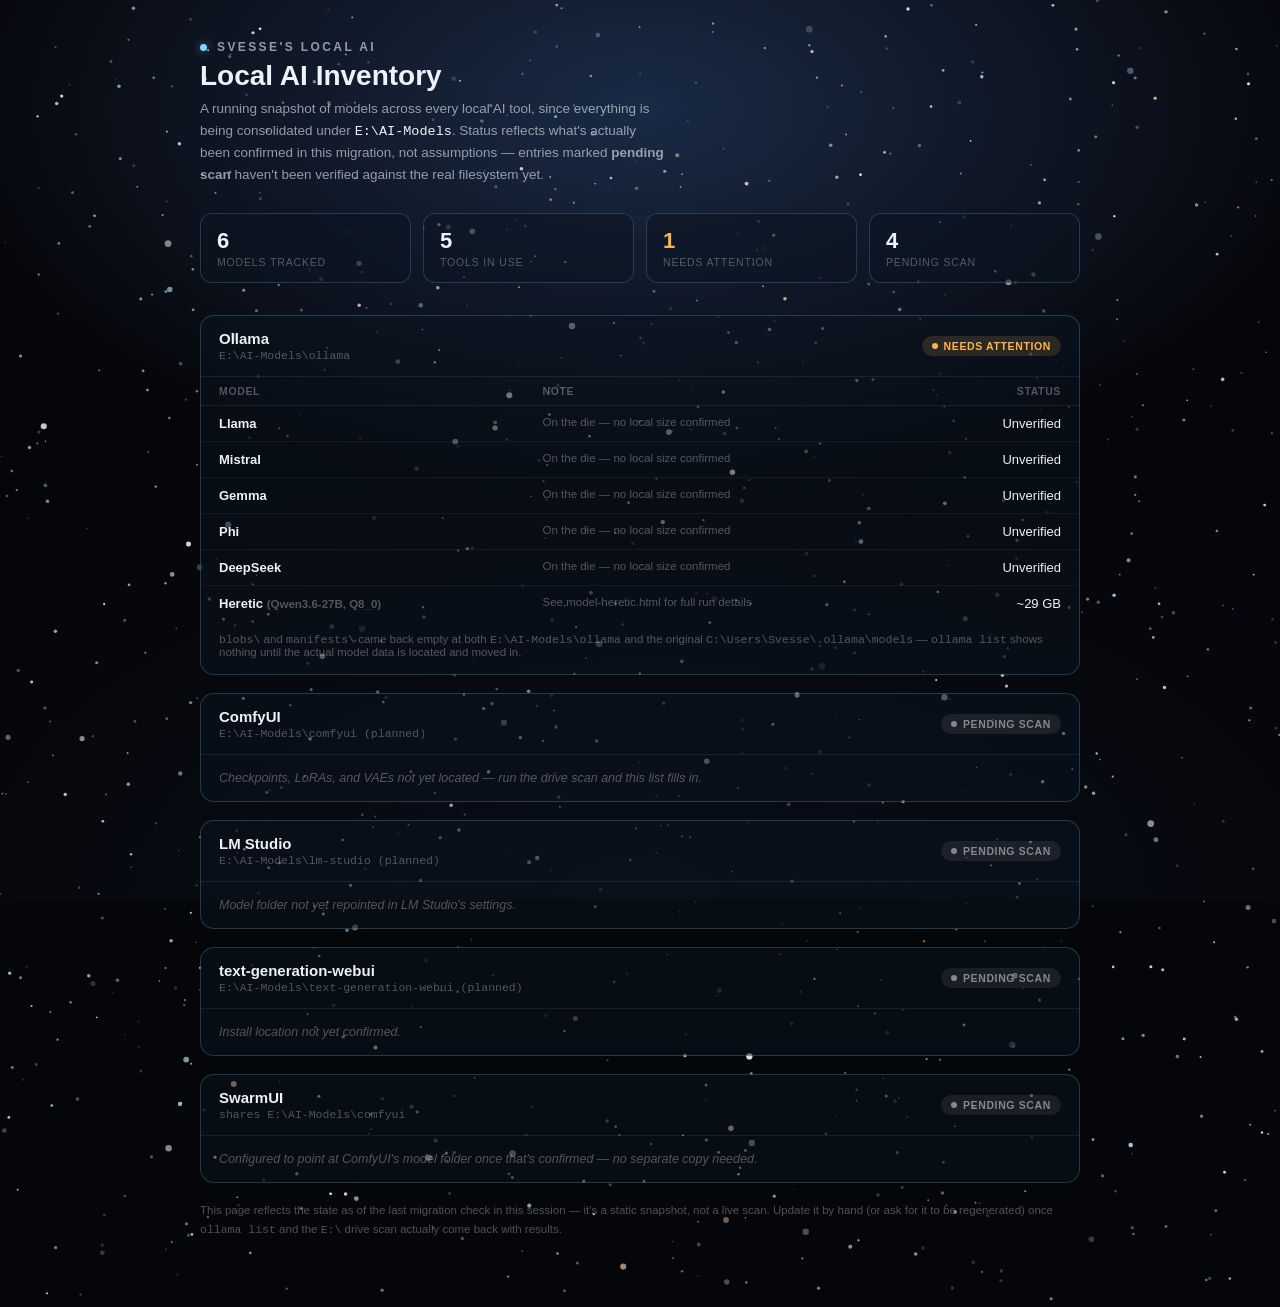
==== inventory.html @ c8fe1770 "Add a model inventory/dashboard page Tracks the 6 models shown on the die plus tool-by-tool migratio" ====
<!DOCTYPE html>
<html lang="en">
<head>
<meta charset="utf-8">
<title>Local AI Inventory</title>
<meta name="viewport" content="width=device-width, initial-scale=1">
<style>
  :root {
    --void-1: #05060a;
    --void-2: #0a0e18;
    --text: #eef1f8;
    --text-dim: rgba(238, 241, 248, 0.6);
    --text-faint: rgba(238, 241, 248, 0.32);
    --accent: #7dd8ff;
    --accent-dim: rgba(125, 216, 255, 0.35);
    --ok: #7cffb2;
    --ok-dim: rgba(124, 255, 178, 0.14);
    --warn: #ffb454;
    --warn-dim: rgba(255, 180, 84, 0.14);
    --pending: rgba(238, 241, 248, 0.5);
    --pending-dim: rgba(238, 241, 248, 0.08);
    --mono: ui-monospace, SFMono-Regular, "SF Mono", Menlo, Consolas, monospace;
  }
  * { box-sizing: border-box; }
  html, body {
    margin: 0; min-height: 100%;
    background: var(--void-1);
    font-family: -apple-system, BlinkMacSystemFont, "Segoe UI", Inter, Roboto, sans-serif;
    color: var(--text);
  }

  .space {
    position: fixed; inset: 0; z-index: 0;
    background:
      radial-gradient(ellipse 90% 70% at 50% 12%, #1a2a45 0%, transparent 62%),
      radial-gradient(ellipse 120% 90% at 50% 100%, var(--void-2) 0%, var(--void-1) 55%);
  }
  #stars { position: fixed; inset: 0; z-index: 0; display: block; width: 100%; height: 100%; }

  main {
    position: relative; z-index: 1;
    max-width: 920px; margin: 0 auto;
    padding: 40px 20px 64px;
  }

  header.page {
    display: flex; align-items: center; gap: 10px;
    margin-bottom: 6px;
  }
  header.page .dot {
    width: 7px; height: 7px; border-radius: 50%;
    background: var(--accent); box-shadow: 0 0 10px 1px var(--accent-dim);
  }
  header.page .kicker {
    font-size: 12px; font-weight: 600; letter-spacing: 0.2em;
    text-transform: uppercase; color: var(--text-dim);
  }
  h1 { margin: 4px 0 6px; font-size: 28px; font-weight: 700; text-wrap: balance; }
  .lede { margin: 0 0 28px; font-size: 13.5px; color: var(--text-dim); max-width: 62ch; line-height: 1.6; }
  .lede code { font-family: var(--mono); color: var(--text); }

  .stat-row {
    display: grid; grid-template-columns: repeat(4, 1fr); gap: 12px;
    margin-bottom: 32px;
  }
  .stat {
    background: rgba(11, 20, 33, 0.55);
    border: 1px solid rgba(125, 216, 255, 0.2);
    border-radius: 12px;
    padding: 14px 16px;
  }
  .stat .n { font-size: 22px; font-weight: 700; font-variant-numeric: tabular-nums; }
  .stat .l { font-size: 10.5px; letter-spacing: 0.08em; text-transform: uppercase; color: var(--text-faint); margin-top: 2px; }
  .stat.warn .n { color: var(--warn); }
  .stat.ok .n { color: var(--ok); }

  .tool-card {
    background: rgba(11, 20, 33, 0.5);
    border: 1px solid rgba(125, 216, 255, 0.22);
    border-radius: 14px;
    margin-bottom: 18px;
    overflow: hidden;
  }
  .tool-head {
    display: flex; align-items: center; justify-content: space-between;
    gap: 12px; padding: 14px 18px;
    border-bottom: 1px solid rgba(238, 241, 248, 0.08);
  }
  .tool-head h2 { margin: 0; font-size: 15px; font-weight: 700; }
  .tool-head .path { display: block; margin-top: 2px; font-family: var(--mono); font-size: 11.5px; color: var(--text-faint); }

  .chip {
    display: inline-flex; align-items: center; gap: 6px;
    font-size: 10.5px; font-weight: 700; letter-spacing: 0.06em; text-transform: uppercase;
    padding: 4px 10px; border-radius: 999px; white-space: nowrap;
  }
  .chip .dot2 { width: 6px; height: 6px; border-radius: 50%; }
  .chip.ok { background: var(--ok-dim); color: var(--ok); }
  .chip.ok .dot2 { background: var(--ok); }
  .chip.warn { background: var(--warn-dim); color: var(--warn); }
  .chip.warn .dot2 { background: var(--warn); }
  .chip.pending { background: var(--pending-dim); color: var(--pending); }
  .chip.pending .dot2 { background: var(--pending); }

  table { width: 100%; border-collapse: collapse; font-size: 13px; }
  th {
    text-align: left; font-size: 10.5px; letter-spacing: 0.06em; text-transform: uppercase;
    color: var(--text-faint); font-weight: 600;
    padding: 8px 18px; border-bottom: 1px solid rgba(238, 241, 248, 0.08);
  }
  td { padding: 10px 18px; border-bottom: 1px solid rgba(238, 241, 248, 0.05); vertical-align: top; }
  tr:last-child td { border-bottom: none; }
  td.name { font-weight: 600; }
  td.size, th.size { text-align: right; font-variant-numeric: tabular-nums; white-space: nowrap; }
  .note { font-size: 11.5px; color: var(--text-faint); }
  .empty-row td { padding: 16px 18px; color: var(--text-faint); font-size: 12.5px; font-style: italic; }

  .table-wrap { overflow-x: auto; }

  footer.page {
    margin-top: 8px; font-size: 11.5px; color: var(--text-faint); line-height: 1.6;
  }

  @media (max-width: 640px) {
    .stat-row { grid-template-columns: repeat(2, 1fr); }
    .tool-head { flex-direction: column; align-items: flex-start; }
  }
</style>
</head>
<body>
<div class="space"></div>
<canvas id="stars"></canvas>

<main>
  <header class="page">
    <span class="dot"></span>
    <span class="kicker">Svesse's Local AI</span>
  </header>
  <h1>Local AI Inventory</h1>
  <p class="lede">
    A running snapshot of models across every local AI tool, since everything is being consolidated under
    <code>E:\AI-Models</code>. Status reflects what's actually been confirmed in this migration, not assumptions —
    entries marked <strong>pending scan</strong> haven't been verified against the real filesystem yet.
  </p>

  <div class="stat-row">
    <div class="stat">
      <div class="n">6</div>
      <div class="l">Models tracked</div>
    </div>
    <div class="stat">
      <div class="n">5</div>
      <div class="l">Tools in use</div>
    </div>
    <div class="stat warn">
      <div class="n">1</div>
      <div class="l">Needs attention</div>
    </div>
    <div class="stat">
      <div class="n">4</div>
      <div class="l">Pending scan</div>
    </div>
  </div>

  <div class="tool-card">
    <div class="tool-head">
      <div>
        <h2>Ollama</h2>
        <span class="path">E:\AI-Models\ollama</span>
      </div>
      <span class="chip warn"><span class="dot2"></span>Needs attention</span>
    </div>
    <div class="table-wrap">
      <table>
        <thead><tr><th>Model</th><th>Note</th><th class="size">Status</th></tr></thead>
        <tbody>
          <tr><td class="name">Llama</td><td class="note">On the die — no local size confirmed</td><td class="size">Unverified</td></tr>
          <tr><td class="name">Mistral</td><td class="note">On the die — no local size confirmed</td><td class="size">Unverified</td></tr>
          <tr><td class="name">Gemma</td><td class="note">On the die — no local size confirmed</td><td class="size">Unverified</td></tr>
          <tr><td class="name">Phi</td><td class="note">On the die — no local size confirmed</td><td class="size">Unverified</td></tr>
          <tr><td class="name">DeepSeek</td><td class="note">On the die — no local size confirmed</td><td class="size">Unverified</td></tr>
          <tr><td class="name">Heretic <span class="note">(Qwen3.6-27B, Q8_0)</span></td><td class="note">See model-heretic.html for full run details</td><td class="size">~29 GB</td></tr>
        </tbody>
      </table>
    </div>
    <div style="padding: 12px 18px 16px;" class="note">
      <code style="font-family: var(--mono);">blobs\</code> and <code style="font-family: var(--mono);">manifests\</code> came back empty at both
      <code style="font-family: var(--mono);">E:\AI-Models\ollama</code> and the original
      <code style="font-family: var(--mono);">C:\Users\Svesse\.ollama\models</code> —
      <code style="font-family: var(--mono);">ollama list</code> shows nothing until the actual model data is located and moved in.
    </div>
  </div>

  <div class="tool-card">
    <div class="tool-head">
      <div>
        <h2>ComfyUI</h2>
        <span class="path">E:\AI-Models\comfyui (planned)</span>
      </div>
      <span class="chip pending"><span class="dot2"></span>Pending scan</span>
    </div>
    <table>
      <tbody>
        <tr class="empty-row"><td colspan="3">Checkpoints, LoRAs, and VAEs not yet located — run the drive scan and this list fills in.</td></tr>
      </tbody>
    </table>
  </div>

  <div class="tool-card">
    <div class="tool-head">
      <div>
        <h2>LM Studio</h2>
        <span class="path">E:\AI-Models\lm-studio (planned)</span>
      </div>
      <span class="chip pending"><span class="dot2"></span>Pending scan</span>
    </div>
    <table>
      <tbody>
        <tr class="empty-row"><td colspan="3">Model folder not yet repointed in LM Studio's settings.</td></tr>
      </tbody>
    </table>
  </div>

  <div class="tool-card">
    <div class="tool-head">
      <div>
        <h2>text-generation-webui</h2>
        <span class="path">E:\AI-Models\text-generation-webui (planned)</span>
      </div>
      <span class="chip pending"><span class="dot2"></span>Pending scan</span>
    </div>
    <table>
      <tbody>
        <tr class="empty-row"><td colspan="3">Install location not yet confirmed.</td></tr>
      </tbody>
    </table>
  </div>

  <div class="tool-card">
    <div class="tool-head">
      <div>
        <h2>SwarmUI</h2>
        <span class="path">shares E:\AI-Models\comfyui</span>
      </div>
      <span class="chip pending"><span class="dot2"></span>Pending scan</span>
    </div>
    <table>
      <tbody>
        <tr class="empty-row"><td colspan="3">Configured to point at ComfyUI's model folder once that's confirmed — no separate copy needed.</td></tr>
      </tbody>
    </table>
  </div>

  <footer class="page">
    This page reflects the state as of the last migration check in this session — it's a static snapshot, not a live scan.
    Update it by hand (or ask for it to be regenerated) once <code style="font-family: var(--mono);">ollama list</code> and the
    <code style="font-family: var(--mono);">E:\</code> drive scan actually come back with results.
  </footer>
</main>

<script>
  /* minimal dependency-free starfield, shared visual language with the rest of the site */
  (() => {
    const canvas = document.getElementById('stars');
    const ctx = canvas.getContext('2d');
    const dpr = Math.min(window.devicePixelRatio || 1, 2);
    let stars = [];
    const STAR_COLORS = [
      [255, 255, 255], [255, 255, 255], [255, 255, 255], [255, 255, 255],
      [190, 220, 255], [189, 238, 255], [255, 214, 170],
    ];

    function resize() {
      canvas.width = Math.round(innerWidth * dpr);
      canvas.height = Math.round(document.documentElement.scrollHeight * dpr);
      canvas.style.height = document.documentElement.scrollHeight + 'px';
      const count = Math.round((innerWidth * canvas.height / dpr) / 1800);
      stars = Array.from({ length: count }, (_, i) => ({
        x: Math.random() * canvas.width,
        y: Math.random() * canvas.height,
        r: (i % 9 === 0 ? Math.random() * 1.6 + 1.8 : Math.random() * 1.1 + 0.7) * dpr,
        base: Math.random() * 0.4 + 0.5,
        phase: Math.random() * Math.PI * 2,
        speed: Math.random() * 0.5 + 0.15,
        color: STAR_COLORS[Math.floor(Math.random() * STAR_COLORS.length)],
      }));
    }

    function frame(t) {
      ctx.clearRect(0, 0, canvas.width, canvas.height);
      for (const s of stars) {
        const a = Math.min(1, s.base * (0.65 + 0.35 * Math.sin(t * 0.0012 * s.speed + s.phase)));
        const [r, g, b] = s.color;
        ctx.beginPath();
        ctx.fillStyle = `rgba(${r},${g},${b},${a.toFixed(3)})`;
        ctx.arc(s.x, s.y, s.r, 0, Math.PI * 2);
        ctx.fill();
      }
      requestAnimationFrame(frame);
    }

    resize();
    window.addEventListener('resize', resize);
    requestAnimationFrame(frame);
  })();
</script>
</body>
</html>
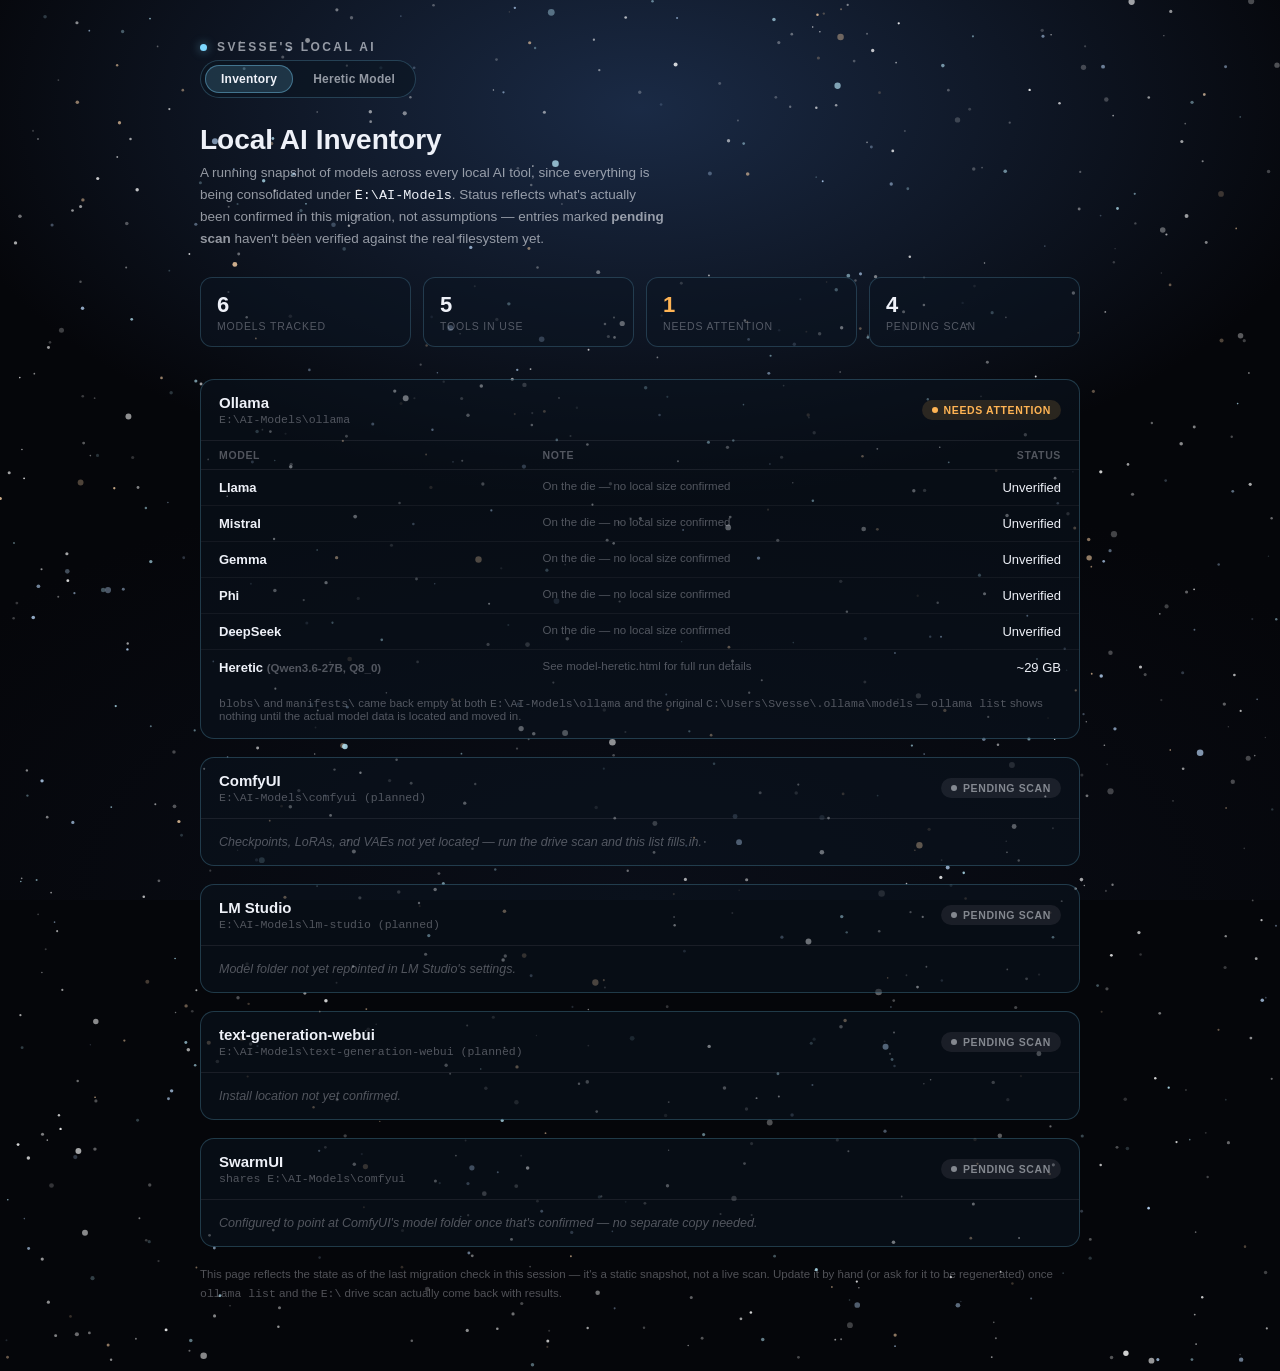
==== commit d9a5b02c: "Add a second tab to the inventory page for the Heretic model card Splits inventory.html into two tab" ====
--- a/inventory.html
+++ b/inventory.html
@@ -121,9 +121,106 @@
     margin-top: 8px; font-size: 11.5px; color: var(--text-faint); line-height: 1.6;
   }
 
+  .pagenav {
+    display: inline-flex; gap: 4px;
+    background: rgba(11, 20, 33, 0.6);
+    border: 1px solid rgba(125, 216, 255, 0.22);
+    border-radius: 999px;
+    padding: 4px;
+    margin-bottom: 22px;
+  }
+  .pagenav button {
+    appearance: none; border: none; cursor: pointer;
+    font: inherit; font-size: 12px; font-weight: 600; letter-spacing: 0.02em;
+    color: var(--text-dim);
+    background: transparent;
+    padding: 7px 16px;
+    border-radius: 999px;
+    transition: background 0.15s, color 0.15s;
+  }
+  .pagenav button:hover { color: var(--text); }
+  .pagenav button[aria-selected="true"] {
+    background: rgba(125, 216, 255, 0.16);
+    color: var(--text);
+    box-shadow: inset 0 0 0 1px rgba(125, 216, 255, 0.4);
+  }
+  .pagenav button:focus-visible { outline: 2px solid var(--accent); outline-offset: 2px; }
+
+  .page-card {
+    width: min(640px, 100%);
+    background: rgba(11, 20, 33, 0.55);
+    border: 1px solid rgba(125, 216, 255, 0.28);
+    border-radius: 18px;
+    box-shadow: 0 0 0 1px rgba(255,255,255,0.02), 0 30px 80px -20px rgba(0,0,0,0.6), 0 0 60px -12px rgba(125,216,255,0.18);
+    backdrop-filter: blur(14px);
+    -webkit-backdrop-filter: blur(14px);
+    padding: 36px 36px 32px;
+    margin: 0 auto;
+  }
+  .page-card h1 { font-size: 25px; margin: 0 0 6px; line-height: 1.25; word-break: break-word; }
+  .page-card h1 .quant { color: var(--accent); }
+  .page-card .source { margin: 0 0 28px; font-size: 13px; color: var(--text-faint); word-break: break-all; }
+  .page-card .source a { color: var(--text-dim); text-decoration: none; border-bottom: 1px dotted currentColor; }
+  .page-card .source a:hover { color: var(--accent); }
+  .page-card h2 {
+    font-size: 11px; font-weight: 700; letter-spacing: 0.14em; text-transform: uppercase;
+    color: var(--text-dim); margin: 28px 0 10px;
+  }
+  .cmd-row { display: flex; gap: 8px; align-items: stretch; flex-wrap: wrap; }
+  .cmd {
+    flex: 1 1 220px; min-width: 0;
+    background: rgba(5, 8, 14, 0.7);
+    border: 1px solid rgba(125, 216, 255, 0.25);
+    border-radius: 10px;
+    padding: 14px 16px;
+    font-family: var(--mono);
+    font-size: 12.5px; line-height: 1.5; color: #d7ecff;
+    overflow-x: auto; white-space: pre;
+  }
+  .copy-btn {
+    flex: none;
+    appearance: none; cursor: pointer;
+    background: rgba(125, 216, 255, 0.12);
+    border: 1px solid rgba(125, 216, 255, 0.4);
+    border-radius: 10px;
+    color: var(--accent);
+    font: inherit; font-size: 12.5px; font-weight: 600;
+    padding: 0 16px;
+    transition: background 0.15s, border-color 0.15s;
+  }
+  .copy-btn:hover { background: rgba(125, 216, 255, 0.2); border-color: rgba(125, 216, 255, 0.7); }
+  .copy-btn:active { transform: translateY(1px); }
+  .copy-btn.done { color: #b8ffcf; border-color: rgba(184, 255, 207, 0.5); background: rgba(184, 255, 207, 0.1); }
+  .copy-btn:focus-visible { outline: 2px solid var(--accent); outline-offset: 2px; }
+  .page-card .specs { display: grid; grid-template-columns: 1fr 1fr; gap: 10px 20px; margin: 0; }
+  .page-card .specs div { font-size: 13px; }
+  .page-card .specs dt {
+    font-size: 10.5px; letter-spacing: 0.06em; text-transform: uppercase;
+    color: var(--text-faint); margin-bottom: 2px;
+  }
+  .page-card .specs dd { margin: 0; color: var(--text); font-weight: 500; }
+  .callout {
+    margin-top: 28px;
+    background: var(--warn-dim);
+    border: 1px solid rgba(255, 180, 84, 0.4);
+    border-radius: 12px;
+    padding: 16px 18px;
+    font-size: 13px; line-height: 1.55; color: #ffe3bd;
+  }
+  .callout strong { color: var(--warn); }
+  .page-card footer {
+    margin-top: 26px; padding-top: 20px;
+    border-top: 1px solid rgba(238, 241, 248, 0.08);
+    font-size: 11.5px; color: var(--text-faint); line-height: 1.6;
+  }
+
   @media (max-width: 640px) {
     .stat-row { grid-template-columns: repeat(2, 1fr); }
     .tool-head { flex-direction: column; align-items: flex-start; }
+  }
+  @media (max-width: 480px) {
+    .page-card { padding: 26px 22px 24px; }
+    .page-card .specs { grid-template-columns: 1fr; }
   }
 </style>
 </head>
@@ -136,6 +233,13 @@
     <span class="dot"></span>
     <span class="kicker">Svesse's Local AI</span>
   </header>
+
+  <div class="pagenav" role="tablist" aria-label="Pages">
+    <button type="button" role="tab" id="tab-inventory" aria-controls="page-inventory" aria-selected="true">Inventory</button>
+    <button type="button" role="tab" id="tab-heretic" aria-controls="page-heretic" aria-selected="false">Heretic Model</button>
+  </div>
+
+  <section id="page-inventory" role="tabpanel" aria-labelledby="tab-inventory">
   <h1>Local AI Inventory</h1>
   <p class="lede">
     A running snapshot of models across every local AI tool, since everything is being consolidated under
@@ -256,7 +360,83 @@
     Update it by hand (or ask for it to be regenerated) once <code style="font-family: var(--mono);">ollama list</code> and the
     <code style="font-family: var(--mono);">E:\</code> drive scan actually come back with results.
   </footer>
+  </section>
+
+  <section id="page-heretic" role="tabpanel" aria-labelledby="tab-heretic" hidden>
+    <div class="page-card">
+      <div class="kicker" style="display:flex;align-items:center;gap:8px;margin-bottom:14px;">
+        <span class="dot" style="width:6px;height:6px;"></span>Local Model &middot; Ollama / Hugging Face
+      </div>
+      <h1>Qwen3.6-27B-Uncensored-Heretic-DSV4Pro-GLM52-SFT-GPT55-RL-Coding-VL-MTP <span class="quant">Q8_0</span></h1>
+      <p class="source">
+        <a href="https://huggingface.co/nerkyor/Qwen3.6-27B-Uncensored-Heretic-DSV4Pro-GLM52-SFT-GPT55-RL-Coding-VL-MTP-GGUF" target="_blank" rel="noopener">hf.co/nerkyor/Qwen3.6-27B-Uncensored-Heretic-DSV4Pro-GLM52-SFT-GPT55-RL-Coding-VL-MTP-GGUF</a>
+      </p>
+
+      <h2>Run it</h2>
+      <div class="cmd-row">
+        <div class="cmd" id="cmd">ollama run hf.co/nerkyor/Qwen3.6-27B-Uncensored-Heretic-DSV4Pro-GLM52-SFT-GPT55-RL-Coding-VL-MTP-GGUF:Q8_0</div>
+        <button class="copy-btn" id="copyBtn" type="button">Copy</button>
+      </div>
+
+      <h2>Before you pull it</h2>
+      <dl class="specs">
+        <div><dt>Quantization</dt><dd>Q8_0 (near-lossless)</dd></div>
+        <div><dt>Parameters</dt><dd>27B</dd></div>
+        <div><dt>Approx. download</dt><dd>~29 GB</dd></div>
+        <div><dt>Recommended RAM</dt><dd>32 GB+ (or matching VRAM)</dd></div>
+        <div><dt>Prerequisite</dt><dd>Ollama installed &amp; running</dd></div>
+        <div><dt>First run</dt><dd>Downloads GGUF from Hugging Face</dd></div>
+      </dl>
+
+      <div class="callout">
+        <strong>Uncensored / "Heretic" branding</strong> means safety training has been deliberately stripped or bypassed — expect no refusal behavior. Separately, the name bundles several unrelated proprietary and open lineages (DeepSeek V4 Pro, GLM 5.2, GPT-5.5) into one 27B model, which isn't technically coherent — treat that part of the name as community marketing, not a verified merge lineage, regardless of how the underlying weights actually perform.
+      </div>
+
+      <footer>
+        Lighter on hardware? Check the same repo for a smaller quant (e.g. <code style="font-family:var(--mono)">Q4_K_M</code>) if Q8_0 is too large for your machine.
+      </footer>
+    </div>
+  </section>
 </main>
+
+<script>
+  const tabInventory = document.getElementById('tab-inventory');
+  const tabHeretic = document.getElementById('tab-heretic');
+  const pageInventory = document.getElementById('page-inventory');
+  const pageHeretic = document.getElementById('page-heretic');
+
+  function showPage(name) {
+    const onHeretic = name === 'heretic';
+    pageInventory.hidden = onHeretic;
+    pageHeretic.hidden = !onHeretic;
+    tabInventory.setAttribute('aria-selected', String(!onHeretic));
+    tabHeretic.setAttribute('aria-selected', String(onHeretic));
+    try { localStorage.setItem('inventory-page', name); } catch (e) {}
+    // the starfield canvas is sized to page scrollHeight, which changes a
+    // lot between the two tabs — re-measure once the new layout settles
+    requestAnimationFrame(() => window.dispatchEvent(new Event('resize')));
+  }
+
+  tabInventory.addEventListener('click', () => showPage('inventory'));
+  tabHeretic.addEventListener('click', () => showPage('heretic'));
+
+  try {
+    if (localStorage.getItem('inventory-page') === 'heretic') showPage('heretic');
+  } catch (e) {}
+
+  const copyBtn = document.getElementById('copyBtn');
+  const cmdEl = document.getElementById('cmd');
+  copyBtn.addEventListener('click', async () => {
+    try {
+      await navigator.clipboard.writeText(cmdEl.textContent.trim());
+      copyBtn.textContent = 'Copied';
+      copyBtn.classList.add('done');
+      setTimeout(() => { copyBtn.textContent = 'Copy'; copyBtn.classList.remove('done'); }, 1600);
+    } catch (e) {
+      copyBtn.textContent = 'Select & copy manually';
+    }
+  });
+</script>
 
 <script>
   /* minimal dependency-free starfield, shared visual language with the rest of the site */
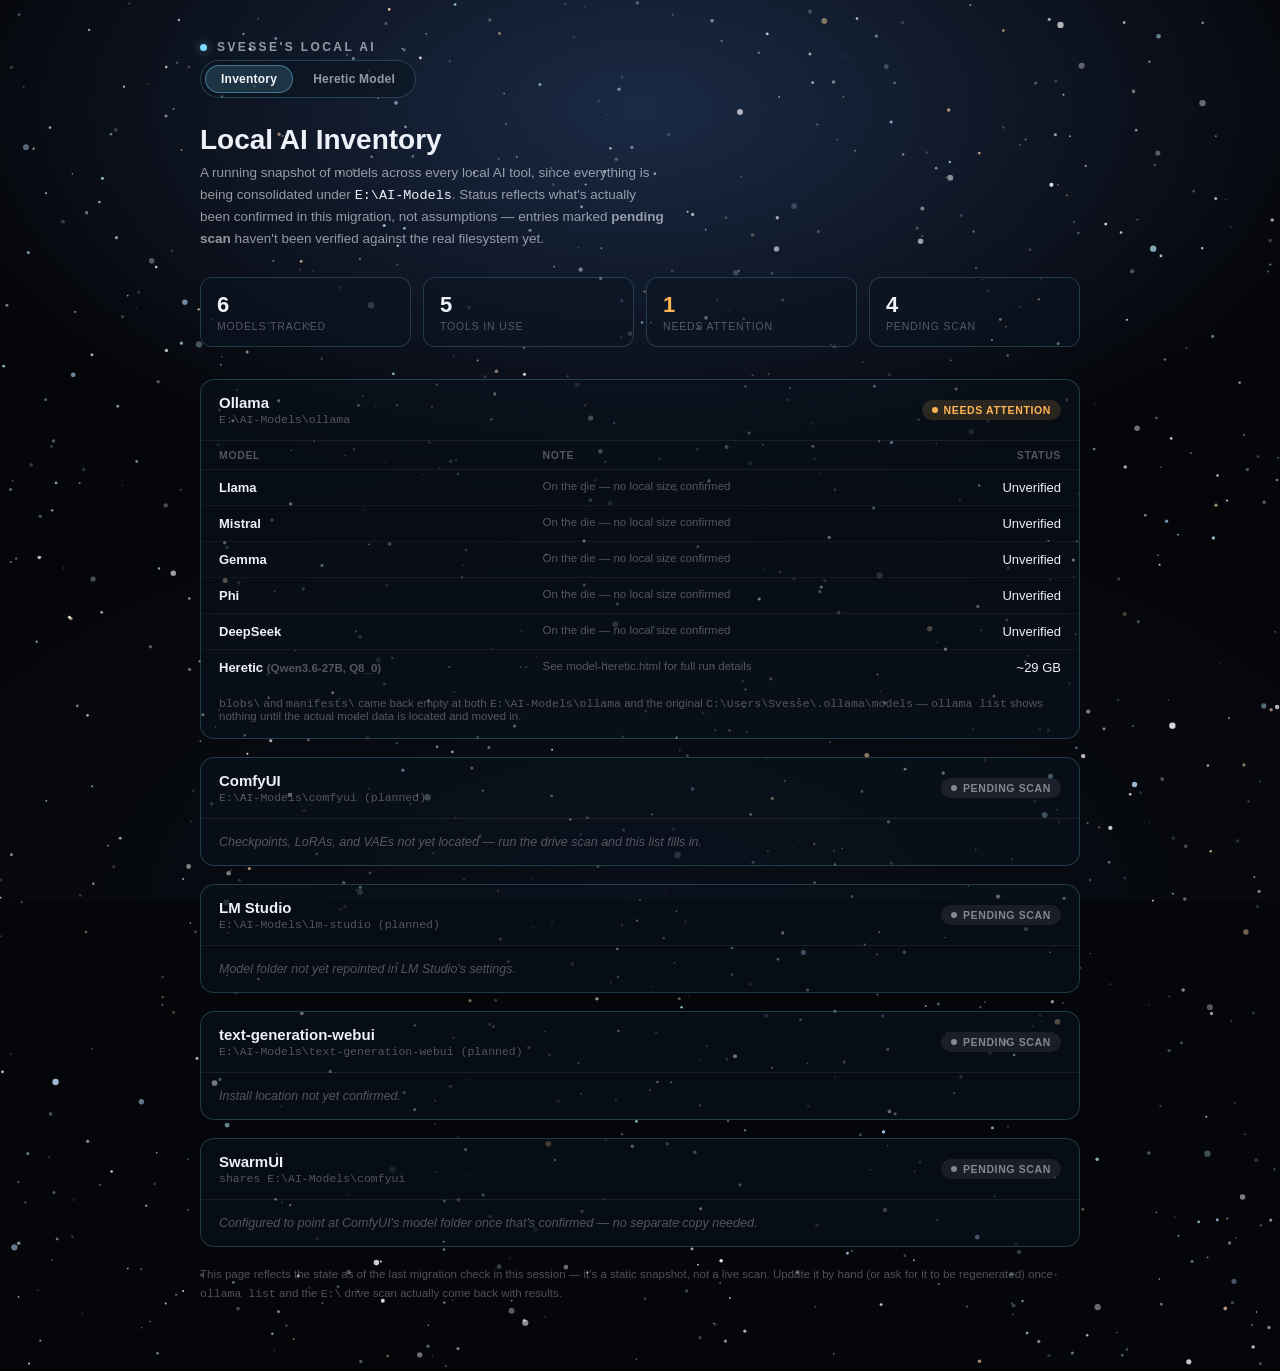
==== commit 0f428149: "Add content-nature tags and more spec detail to the Heretic model page Adds "Uncensored" / "No Filte" ====
--- a/inventory.html
+++ b/inventory.html
@@ -159,9 +159,16 @@
   }
   .page-card h1 { font-size: 25px; margin: 0 0 6px; line-height: 1.25; word-break: break-word; }
   .page-card h1 .quant { color: var(--accent); }
-  .page-card .source { margin: 0 0 28px; font-size: 13px; color: var(--text-faint); word-break: break-all; }
+  .page-card .source { margin: 0 0 14px; font-size: 13px; color: var(--text-faint); word-break: break-all; }
   .page-card .source a { color: var(--text-dim); text-decoration: none; border-bottom: 1px dotted currentColor; }
   .page-card .source a:hover { color: var(--accent); }
+  .page-card .tags { display: flex; gap: 8px; flex-wrap: wrap; margin: 0 0 28px; }
+  .page-card .tag {
+    font-size: 10.5px; font-weight: 700; letter-spacing: 0.08em;
+    text-transform: uppercase; padding: 5px 12px; border-radius: 999px;
+    background: var(--warn-dim); color: var(--warn);
+    border: 1px solid rgba(255, 180, 84, 0.35);
+  }
   .page-card h2 {
     font-size: 11px; font-weight: 700; letter-spacing: 0.14em; text-transform: uppercase;
     color: var(--text-dim); margin: 28px 0 10px;
@@ -371,6 +378,11 @@
       <p class="source">
         <a href="https://huggingface.co/nerkyor/Qwen3.6-27B-Uncensored-Heretic-DSV4Pro-GLM52-SFT-GPT55-RL-Coding-VL-MTP-GGUF" target="_blank" rel="noopener">hf.co/nerkyor/Qwen3.6-27B-Uncensored-Heretic-DSV4Pro-GLM52-SFT-GPT55-RL-Coding-VL-MTP-GGUF</a>
       </p>
+      <div class="tags">
+        <span class="tag">Uncensored</span>
+        <span class="tag">No Filter</span>
+        <span class="tag">NSFW</span>
+      </div>
 
       <h2>Run it</h2>
       <div class="cmd-row">
@@ -386,10 +398,14 @@
         <div><dt>Recommended RAM</dt><dd>32 GB+ (or matching VRAM)</dd></div>
         <div><dt>Prerequisite</dt><dd>Ollama installed &amp; running</dd></div>
         <div><dt>First run</dt><dd>Downloads GGUF from Hugging Face</dd></div>
+        <div><dt>Format</dt><dd>GGUF (llama.cpp-compatible)</dd></div>
+        <div><dt>Backend</dt><dd>Ollama, or any GGUF-capable runtime</dd></div>
+        <div><dt>Content policy</dt><dd>No refusals &mdash; NSFW-capable</dd></div>
+        <div><dt>Typical use</dt><dd>Unrestricted chat, roleplay, coding</dd></div>
       </dl>
 
       <div class="callout">
-        <strong>Uncensored / "Heretic" branding</strong> means safety training has been deliberately stripped or bypassed — expect no refusal behavior. Separately, the name bundles several unrelated proprietary and open lineages (DeepSeek V4 Pro, GLM 5.2, GPT-5.5) into one 27B model, which isn't technically coherent — treat that part of the name as community marketing, not a verified merge lineage, regardless of how the underlying weights actually perform.
+        <strong>Uncensored / "Heretic" branding</strong> means safety training has been deliberately stripped or bypassed — expect no refusal behavior, including on sexual (NSFW) and other normally-filtered content. Separately, the name bundles several unrelated proprietary and open lineages (DeepSeek V4 Pro, GLM 5.2, GPT-5.5) into one 27B model, which isn't technically coherent — treat that part of the name as community marketing, not a verified merge lineage, regardless of how the underlying weights actually perform. Nothing here is age-gated or access-controlled: since it runs entirely on your own hardware, you're responsible for how and where it's used.
       </div>
 
       <footer>
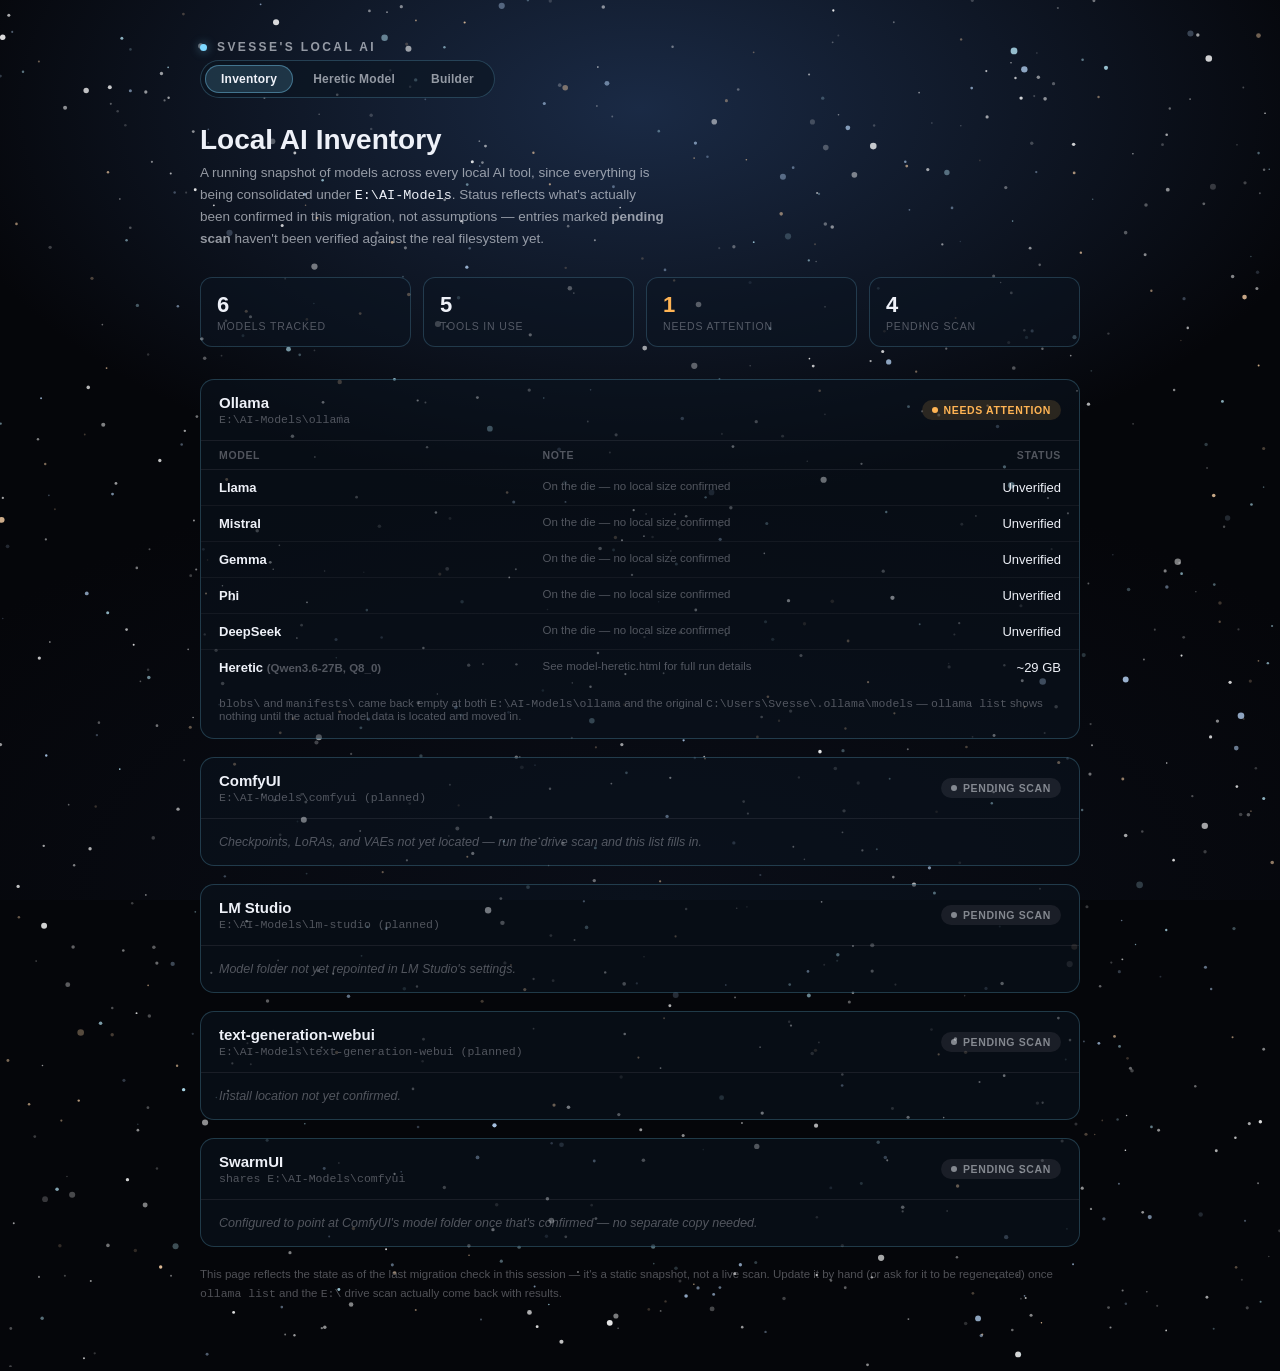
==== commit 53984866: "Add a Builder tab to inventory.html for live Ollama workflows Runs real fetch() calls to the local O" ====
--- a/inventory.html
+++ b/inventory.html
@@ -229,6 +229,103 @@
     .page-card { padding: 26px 22px 24px; }
     .page-card .specs { grid-template-columns: 1fr; }
   }
+
+  /* — Builder tab: runs workflows for real against Ollama's local API
+     (http://localhost:11434) instead of just generating a script to
+     copy-paste — "automatic" means the page does the calling, not you. */
+  .builder-note {
+    background: var(--warn-dim);
+    border: 1px solid rgba(255, 180, 84, 0.35);
+    border-radius: 12px;
+    padding: 14px 16px;
+    font-size: 12.5px; color: #ffe3bd; line-height: 1.6;
+    margin-bottom: 28px;
+  }
+  .builder-note strong { color: var(--warn); }
+  .builder-note code { font-family: var(--mono); background: rgba(0,0,0,0.25); padding: 1px 6px; border-radius: 5px; color: var(--text); }
+
+  .task-grid {
+    display: grid; grid-template-columns: repeat(auto-fit, minmax(210px, 1fr));
+    gap: 12px; margin-bottom: 28px;
+  }
+  .task-card {
+    text-align: left; appearance: none; cursor: pointer;
+    background: rgba(11, 20, 33, 0.5);
+    border: 1px solid rgba(255, 255, 255, 0.08);
+    border-radius: 14px;
+    padding: 16px 18px;
+    color: var(--text); font: inherit;
+    transition: border-color 0.15s, box-shadow 0.15s, transform 0.1s;
+    display: flex; flex-direction: column; gap: 6px;
+  }
+  .task-card:hover { border-color: rgba(125, 216, 255, 0.4); transform: translateY(-2px); }
+  .task-card.selected {
+    border-color: var(--accent);
+    box-shadow: 0 0 0 1px var(--accent), 0 0 24px -6px var(--accent);
+    background: rgba(20, 28, 40, 0.75);
+  }
+  .task-card .tc-name { font-size: 14px; font-weight: 700; }
+  .task-card .tc-desc { font-size: 12px; color: var(--text-dim); line-height: 1.5; }
+  .task-card .tc-models { font-size: 10.5px; letter-spacing: 0.05em; text-transform: uppercase; color: var(--text-faint); }
+
+  .field-row { display: flex; gap: 16px; flex-wrap: wrap; margin-bottom: 20px; }
+  .field { flex: 1 1 200px; min-width: 0; }
+  .field label {
+    display: block; font-size: 11px; font-weight: 700; letter-spacing: 0.06em;
+    text-transform: uppercase; color: var(--text-faint); margin-bottom: 8px;
+  }
+  select, input[type="text"] {
+    width: 100%; box-sizing: border-box;
+    background: rgba(11, 20, 33, 0.6);
+    border: 1px solid rgba(125, 216, 255, 0.28);
+    border-radius: 10px;
+    color: var(--text); font: inherit; font-size: 13.5px; font-weight: 600;
+    padding: 11px 14px;
+  }
+  select { appearance: none; cursor: pointer; padding-right: 36px;
+    background-image: url("data:image/svg+xml,%3Csvg xmlns='http://www.w3.org/2000/svg' width='14' height='9' viewBox='0 0 14 9'%3E%3Cpath d='M1 1l6 6 6-6' stroke='%237dd8ff' stroke-width='2' fill='none' fill-rule='evenodd'/%3E%3C/svg%3E");
+    background-repeat: no-repeat; background-position: right 14px center;
+  }
+  select:focus-visible, input[type="text"]:focus-visible { outline: 2px solid var(--accent); outline-offset: 1px; }
+  input[type="file"] {
+    display: block; width: 100%; font-size: 12.5px; color: var(--text-dim);
+  }
+  .model-warn { margin-top: 8px; font-size: 11.5px; color: var(--warn); line-height: 1.5; }
+
+  .run-btn {
+    appearance: none; cursor: pointer;
+    background: rgba(125, 216, 255, 0.16);
+    border: 1px solid rgba(125, 216, 255, 0.45);
+    border-radius: 10px;
+    color: var(--accent); font: inherit; font-size: 13px; font-weight: 700;
+    padding: 12px 24px;
+    transition: background 0.15s, border-color 0.15s;
+  }
+  .run-btn:hover { background: rgba(125, 216, 255, 0.26); }
+  .run-btn:disabled { opacity: 0.5; cursor: default; }
+
+  .result-box {
+    margin-top: 20px;
+    background: rgba(5, 8, 14, 0.6);
+    border: 1px solid rgba(125, 216, 255, 0.22);
+    border-radius: 12px;
+    padding: 16px 18px;
+    font-size: 13px; line-height: 1.6; color: var(--text);
+    white-space: pre-wrap; word-break: break-word;
+  }
+  .result-box.error { border-color: rgba(255, 108, 108, 0.4); color: #ffb3b3; }
+  .result-box .r-label {
+    display: block; font-size: 10.5px; font-weight: 700; letter-spacing: 0.06em;
+    text-transform: uppercase; color: var(--text-faint); margin-bottom: 6px;
+  }
+  .result-box + .result-box { margin-top: 12px; }
+  .download-btn {
+    margin-top: 12px; display: inline-flex;
+    appearance: none; cursor: pointer;
+    background: var(--ok-dim); border: 1px solid rgba(124, 255, 178, 0.4);
+    border-radius: 10px; color: var(--ok); font: inherit; font-size: 12.5px; font-weight: 700;
+    padding: 9px 16px;
+  }
 </style>
 </head>
 <body>
@@ -244,6 +341,7 @@
   <div class="pagenav" role="tablist" aria-label="Pages">
     <button type="button" role="tab" id="tab-inventory" aria-controls="page-inventory" aria-selected="true">Inventory</button>
     <button type="button" role="tab" id="tab-heretic" aria-controls="page-heretic" aria-selected="false">Heretic Model</button>
+    <button type="button" role="tab" id="tab-builder" aria-controls="page-builder" aria-selected="false">Builder</button>
   </div>
 
   <section id="page-inventory" role="tabpanel" aria-labelledby="tab-inventory">
@@ -413,31 +511,132 @@
       </footer>
     </div>
   </section>
+
+  <section id="page-builder" role="tabpanel" aria-labelledby="tab-builder" hidden>
+    <div class="page-card">
+      <div class="kicker" style="display:flex;align-items:center;gap:8px;margin-bottom:14px;">
+        <span class="dot" style="width:6px;height:6px;"></span>Runs against your local Ollama
+      </div>
+      <h1>Workflow Builder</h1>
+      <p class="lede">
+        Pick a task, pick a model, hit run — this actually calls your local Ollama server
+        (<code style="font-family:var(--mono);">http://localhost:11434</code>) from this page and shows you the
+        real output. Nothing is copy-pasted into a terminal; it's a live request from your browser to Ollama.
+      </p>
+
+      <div class="builder-note">
+        <strong>One-time setup:</strong> Ollama blocks cross-origin browser requests by default, so a page opened as a
+        local file (or from a different origin) can't reach it until you allow it. Set the environment variable
+        <code>OLLAMA_ORIGINS=*</code> before starting Ollama (Windows PowerShell:
+        <code>$env:OLLAMA_ORIGINS="*"; ollama serve</code>), then keep <code>ollama serve</code> running in that window.
+        If a run below fails with a network/CORS error, this is almost always why.
+      </div>
+
+      <h2>1. Pick a task</h2>
+      <div class="task-grid" id="taskGrid">
+        <button type="button" class="task-card" data-task="chat">
+          <span class="tc-name">Simple Chat</span>
+          <span class="tc-desc">Send one prompt, get one answer back.</span>
+          <span class="tc-models">Any model</span>
+        </button>
+        <button type="button" class="task-card" data-task="summarize">
+          <span class="tc-name">Summarize a File</span>
+          <span class="tc-desc">Load a text file and get a summary of it.</span>
+          <span class="tc-models">Good with Llama, Mistral</span>
+        </button>
+        <button type="button" class="task-card" data-task="batch">
+          <span class="tc-name">Batch Process a Folder</span>
+          <span class="tc-desc">Run the same prompt over every file in a folder, one by one.</span>
+          <span class="tc-models">Good with Phi, Gemma (fast)</span>
+        </button>
+        <button type="button" class="task-card" data-task="refine">
+          <span class="tc-name">Draft, then Refine</span>
+          <span class="tc-desc">Write a first draft, then automatically ask a model to improve it.</span>
+          <span class="tc-models">Good with DeepSeek, Heretic</span>
+        </button>
+      </div>
+
+      <div id="builderForm" hidden>
+        <h2>2. Configure &amp; run</h2>
+        <div class="field-row">
+          <div class="field">
+            <label for="modelSelect">Model</label>
+            <select id="modelSelect">
+              <option value="llama3.2">Llama 3.2</option>
+              <option value="deepseek-r1">DeepSeek R1</option>
+              <option value="mistral">Mistral</option>
+              <option value="phi4">Phi 4</option>
+              <option value="gemma2">Gemma 2</option>
+              <option value="hf.co/nerkyor/Qwen3.6-27B-Uncensored-Heretic-DSV4Pro-GLM52-SFT-GPT55-RL-Coding-VL-MTP-GGUF:Q8_0">Heretic (Qwen 27B)</option>
+            </select>
+            <div class="model-warn" id="modelWarn" hidden>
+              This must match the exact name Ollama has already pulled (check with <code style="font-family:var(--mono)">ollama list</code>) — otherwise Ollama will try to download it on first run.
+            </div>
+          </div>
+          <div class="field" id="refineModelField" hidden>
+            <label for="refineModelSelect">Refine with</label>
+            <select id="refineModelSelect">
+              <option value="deepseek-r1">DeepSeek R1</option>
+              <option value="llama3.2">Llama 3.2</option>
+              <option value="mistral">Mistral</option>
+              <option value="hf.co/nerkyor/Qwen3.6-27B-Uncensored-Heretic-DSV4Pro-GLM52-SFT-GPT55-RL-Coding-VL-MTP-GGUF:Q8_0">Heretic (Qwen 27B)</option>
+            </select>
+          </div>
+        </div>
+
+        <div class="field" id="promptField">
+          <label id="promptLabel" for="promptInput">Prompt</label>
+          <input type="text" id="promptInput" placeholder="Ask anything…">
+        </div>
+
+        <div class="field" id="fileField" hidden>
+          <label id="fileLabel" for="fileInput">File</label>
+          <input type="file" id="fileInput" accept=".txt,.md,.csv,.json,.log">
+        </div>
+
+        <div class="field" id="folderField" hidden>
+          <label for="folderInput">Folder</label>
+          <input type="file" id="folderInput" webkitdirectory directory multiple>
+        </div>
+
+        <div class="field" id="refineField" hidden>
+          <label for="refineInput">Refine instruction</label>
+          <input type="text" id="refineInput" placeholder="e.g. make it punchier and cut it in half" value="Improve clarity, fix any errors, and tighten the writing.">
+        </div>
+
+        <button type="button" class="run-btn" id="runBtn">Run workflow</button>
+        <span id="runStatus" style="margin-left:12px;font-size:12.5px;color:var(--text-dim);"></span>
+
+        <div id="results"></div>
+      </div>
+    </div>
+  </section>
 </main>
 
 <script>
-  const tabInventory = document.getElementById('tab-inventory');
-  const tabHeretic = document.getElementById('tab-heretic');
-  const pageInventory = document.getElementById('page-inventory');
-  const pageHeretic = document.getElementById('page-heretic');
+  const PAGES = ['inventory', 'heretic', 'builder'];
+  const tabs = Object.fromEntries(PAGES.map(name => [name, document.getElementById('tab-' + name)]));
+  const pages = Object.fromEntries(PAGES.map(name => [name, document.getElementById('page-' + name)]));
 
   function showPage(name) {
-    const onHeretic = name === 'heretic';
-    pageInventory.hidden = onHeretic;
-    pageHeretic.hidden = !onHeretic;
-    tabInventory.setAttribute('aria-selected', String(!onHeretic));
-    tabHeretic.setAttribute('aria-selected', String(onHeretic));
+    if (!pages[name]) name = 'inventory';
+    for (const p of PAGES) {
+      pages[p].hidden = p !== name;
+      tabs[p].setAttribute('aria-selected', String(p === name));
+    }
     try { localStorage.setItem('inventory-page', name); } catch (e) {}
     // the starfield canvas is sized to page scrollHeight, which changes a
-    // lot between the two tabs — re-measure once the new layout settles
+    // lot between tabs — re-measure once the new layout settles
     requestAnimationFrame(() => window.dispatchEvent(new Event('resize')));
   }
 
-  tabInventory.addEventListener('click', () => showPage('inventory'));
-  tabHeretic.addEventListener('click', () => showPage('heretic'));
+  for (const name of PAGES) {
+    tabs[name].addEventListener('click', () => showPage(name));
+  }
 
   try {
-    if (localStorage.getItem('inventory-page') === 'heretic') showPage('heretic');
+    const saved = localStorage.getItem('inventory-page');
+    if (saved && saved !== 'inventory') showPage(saved);
   } catch (e) {}
 
   const copyBtn = document.getElementById('copyBtn');
@@ -452,6 +651,173 @@
       copyBtn.textContent = 'Select & copy manually';
     }
   });
+</script>
+
+<script>
+  /* Builder tab: actually calls the local Ollama server, no copy-paste scripts */
+  (() => {
+    const OLLAMA_URL = 'http://localhost:11434/api/generate';
+
+    const taskGrid = document.getElementById('taskGrid');
+    const builderForm = document.getElementById('builderForm');
+    const promptField = document.getElementById('promptField');
+    const promptLabel = document.getElementById('promptLabel');
+    const promptInput = document.getElementById('promptInput');
+    const fileField = document.getElementById('fileField');
+    const fileInput = document.getElementById('fileInput');
+    const folderField = document.getElementById('folderField');
+    const folderInput = document.getElementById('folderInput');
+    const refineField = document.getElementById('refineField');
+    const refineInput = document.getElementById('refineInput');
+    const refineModelField = document.getElementById('refineModelField');
+    const modelSelect = document.getElementById('modelSelect');
+    const refineModelSelect = document.getElementById('refineModelSelect');
+    const runBtn = document.getElementById('runBtn');
+    const runStatus = document.getElementById('runStatus');
+    const results = document.getElementById('results');
+
+    let currentTask = null;
+
+    const TASK_UI = {
+      chat: { prompt: true, promptLabel: 'Prompt', file: false, folder: false, refine: false },
+      summarize: { prompt: false, promptLabel: '', file: true, folder: false, refine: false },
+      batch: { prompt: true, promptLabel: 'Prompt to run on every file', file: false, folder: true, refine: false },
+      refine: { prompt: true, promptLabel: 'Topic / draft prompt', file: false, folder: false, refine: true },
+    };
+
+    taskGrid.addEventListener('click', (e) => {
+      const card = e.target.closest('.task-card');
+      if (!card) return;
+      currentTask = card.dataset.task;
+      for (const c of taskGrid.querySelectorAll('.task-card')) c.classList.toggle('selected', c === card);
+
+      const ui = TASK_UI[currentTask];
+      promptField.hidden = !ui.prompt;
+      promptLabel.textContent = ui.promptLabel;
+      fileField.hidden = !ui.file;
+      folderField.hidden = !ui.folder;
+      refineField.hidden = !ui.refine;
+      refineModelField.hidden = !ui.refine;
+      results.innerHTML = '';
+      builderForm.hidden = false;
+    });
+
+    function readFileAsText(file) {
+      return new Promise((resolve, reject) => {
+        const reader = new FileReader();
+        reader.onload = () => resolve(reader.result);
+        reader.onerror = () => reject(reader.error);
+        reader.readAsText(file);
+      });
+    }
+
+    async function ollamaGenerate(model, prompt) {
+      const res = await fetch(OLLAMA_URL, {
+        method: 'POST',
+        headers: { 'Content-Type': 'application/json' },
+        body: JSON.stringify({ model, prompt, stream: false }),
+      });
+      if (!res.ok) throw new Error(`Ollama returned ${res.status} ${res.statusText}`);
+      const data = await res.json();
+      return data.response;
+    }
+
+    function addResult(label, text, isError) {
+      const box = document.createElement('div');
+      box.className = 'result-box' + (isError ? ' error' : '');
+      const labelEl = document.createElement('span');
+      labelEl.className = 'r-label';
+      labelEl.textContent = label;
+      box.appendChild(labelEl);
+      box.appendChild(document.createTextNode(text));
+      results.appendChild(box);
+
+      if (!isError) {
+        const dl = document.createElement('button');
+        dl.type = 'button';
+        dl.className = 'download-btn';
+        dl.textContent = 'Download result (.txt)';
+        dl.addEventListener('click', () => {
+          const blob = new Blob([text], { type: 'text/plain' });
+          const url = URL.createObjectURL(blob);
+          const a = document.createElement('a');
+          a.href = url;
+          a.download = label.toLowerCase().replace(/[^a-z0-9]+/g, '-') + '.txt';
+          a.click();
+          URL.revokeObjectURL(url);
+        });
+        box.appendChild(dl);
+      }
+      return box;
+    }
+
+    function friendlyError(err) {
+      const msg = String(err && err.message || err);
+      if (msg.includes('Failed to fetch') || msg.includes('NetworkError')) {
+        return 'Could not reach Ollama at localhost:11434. Make sure "ollama serve" is running, ' +
+          'and that OLLAMA_ORIGINS is set (see the setup note above) so it accepts requests from this page.';
+      }
+      return msg;
+    }
+
+    runBtn.addEventListener('click', async () => {
+      if (!currentTask) return;
+      results.innerHTML = '';
+      runBtn.disabled = true;
+      const model = modelSelect.value;
+
+      try {
+        if (currentTask === 'chat') {
+          runStatus.textContent = 'Asking ' + model + '…';
+          const out = await ollamaGenerate(model, promptInput.value.trim());
+          addResult(model, out);
+
+        } else if (currentTask === 'summarize') {
+          const file = fileInput.files[0];
+          if (!file) { runStatus.textContent = 'Pick a file first.'; runBtn.disabled = false; return; }
+          runStatus.textContent = 'Reading ' + file.name + '…';
+          const text = await readFileAsText(file);
+          runStatus.textContent = 'Summarizing with ' + model + '…';
+          const out = await ollamaGenerate(model, `Summarize the following file concisely:\n\n${text}`);
+          addResult('Summary of ' + file.name, out);
+
+        } else if (currentTask === 'batch') {
+          const files = Array.from(folderInput.files || []);
+          if (!files.length) { runStatus.textContent = 'Pick a folder first.'; runBtn.disabled = false; return; }
+          const task = promptInput.value.trim() || 'Summarize this file.';
+          for (let i = 0; i < files.length; i++) {
+            const file = files[i];
+            runStatus.textContent = `Processing ${i + 1}/${files.length}: ${file.name}…`;
+            try {
+              const text = await readFileAsText(file);
+              const out = await ollamaGenerate(model, `${task}\n\nFile: ${file.name}\n\n${text}`);
+              addResult(file.name, out);
+            } catch (err) {
+              addResult(file.name, friendlyError(err), true);
+            }
+          }
+
+        } else if (currentTask === 'refine') {
+          const topic = promptInput.value.trim();
+          runStatus.textContent = 'Drafting with ' + model + '…';
+          const draft = await ollamaGenerate(model, topic);
+          addResult(model + ' — draft', draft);
+
+          const refineModel = refineModelSelect.value;
+          runStatus.textContent = 'Refining with ' + refineModel + '…';
+          const instruction = refineInput.value.trim() || 'Improve this.';
+          const refined = await ollamaGenerate(refineModel, `${instruction}\n\n${draft}`);
+          addResult(refineModel + ' — refined', refined);
+        }
+        runStatus.textContent = 'Done.';
+      } catch (err) {
+        addResult('Error', friendlyError(err), true);
+        runStatus.textContent = '';
+      } finally {
+        runBtn.disabled = false;
+      }
+    });
+  })();
 </script>
 
 <script>
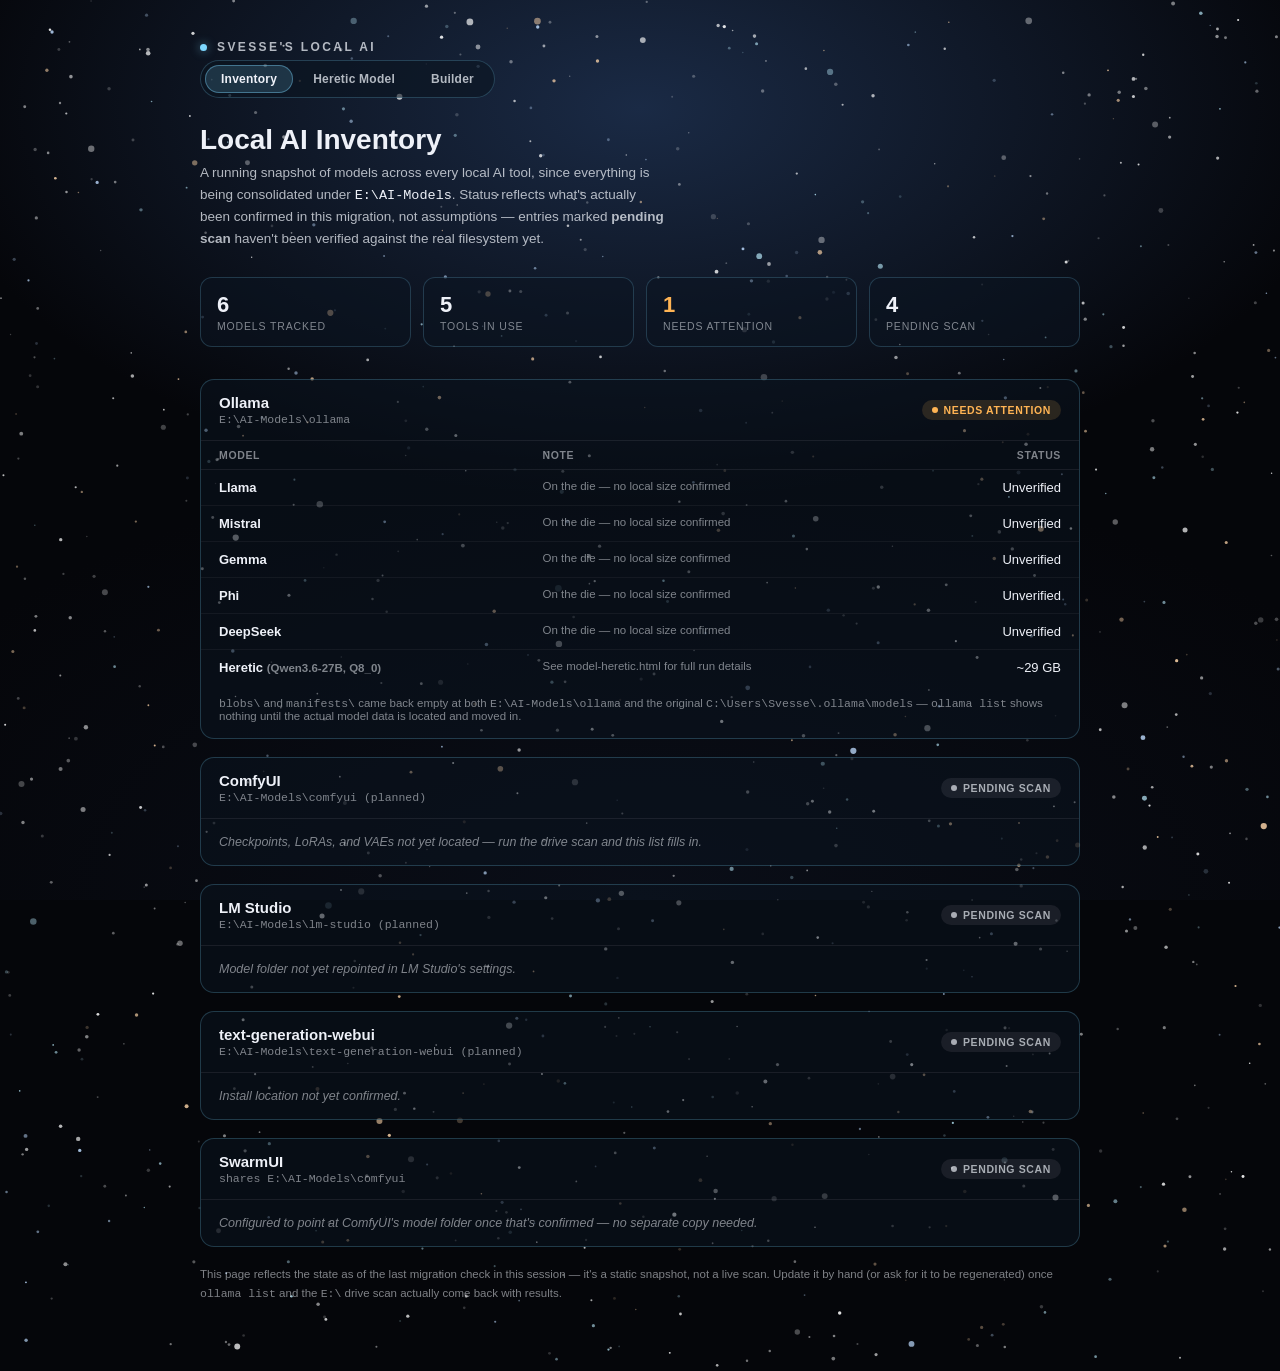
==== commit ab0ef15a: "Increase text contrast on inventory.html Bumps --text-dim/--text-faint/--pending opacity so table no" ====
--- a/inventory.html
+++ b/inventory.html
@@ -9,15 +9,15 @@
     --void-1: #05060a;
     --void-2: #0a0e18;
     --text: #eef1f8;
-    --text-dim: rgba(238, 241, 248, 0.6);
-    --text-faint: rgba(238, 241, 248, 0.32);
+    --text-dim: rgba(238, 241, 248, 0.74);
+    --text-faint: rgba(238, 241, 248, 0.52);
     --accent: #7dd8ff;
     --accent-dim: rgba(125, 216, 255, 0.35);
     --ok: #7cffb2;
     --ok-dim: rgba(124, 255, 178, 0.14);
     --warn: #ffb454;
     --warn-dim: rgba(255, 180, 84, 0.14);
-    --pending: rgba(238, 241, 248, 0.5);
+    --pending: rgba(238, 241, 248, 0.68);
     --pending-dim: rgba(238, 241, 248, 0.08);
     --mono: ui-monospace, SFMono-Regular, "SF Mono", Menlo, Consolas, monospace;
   }
